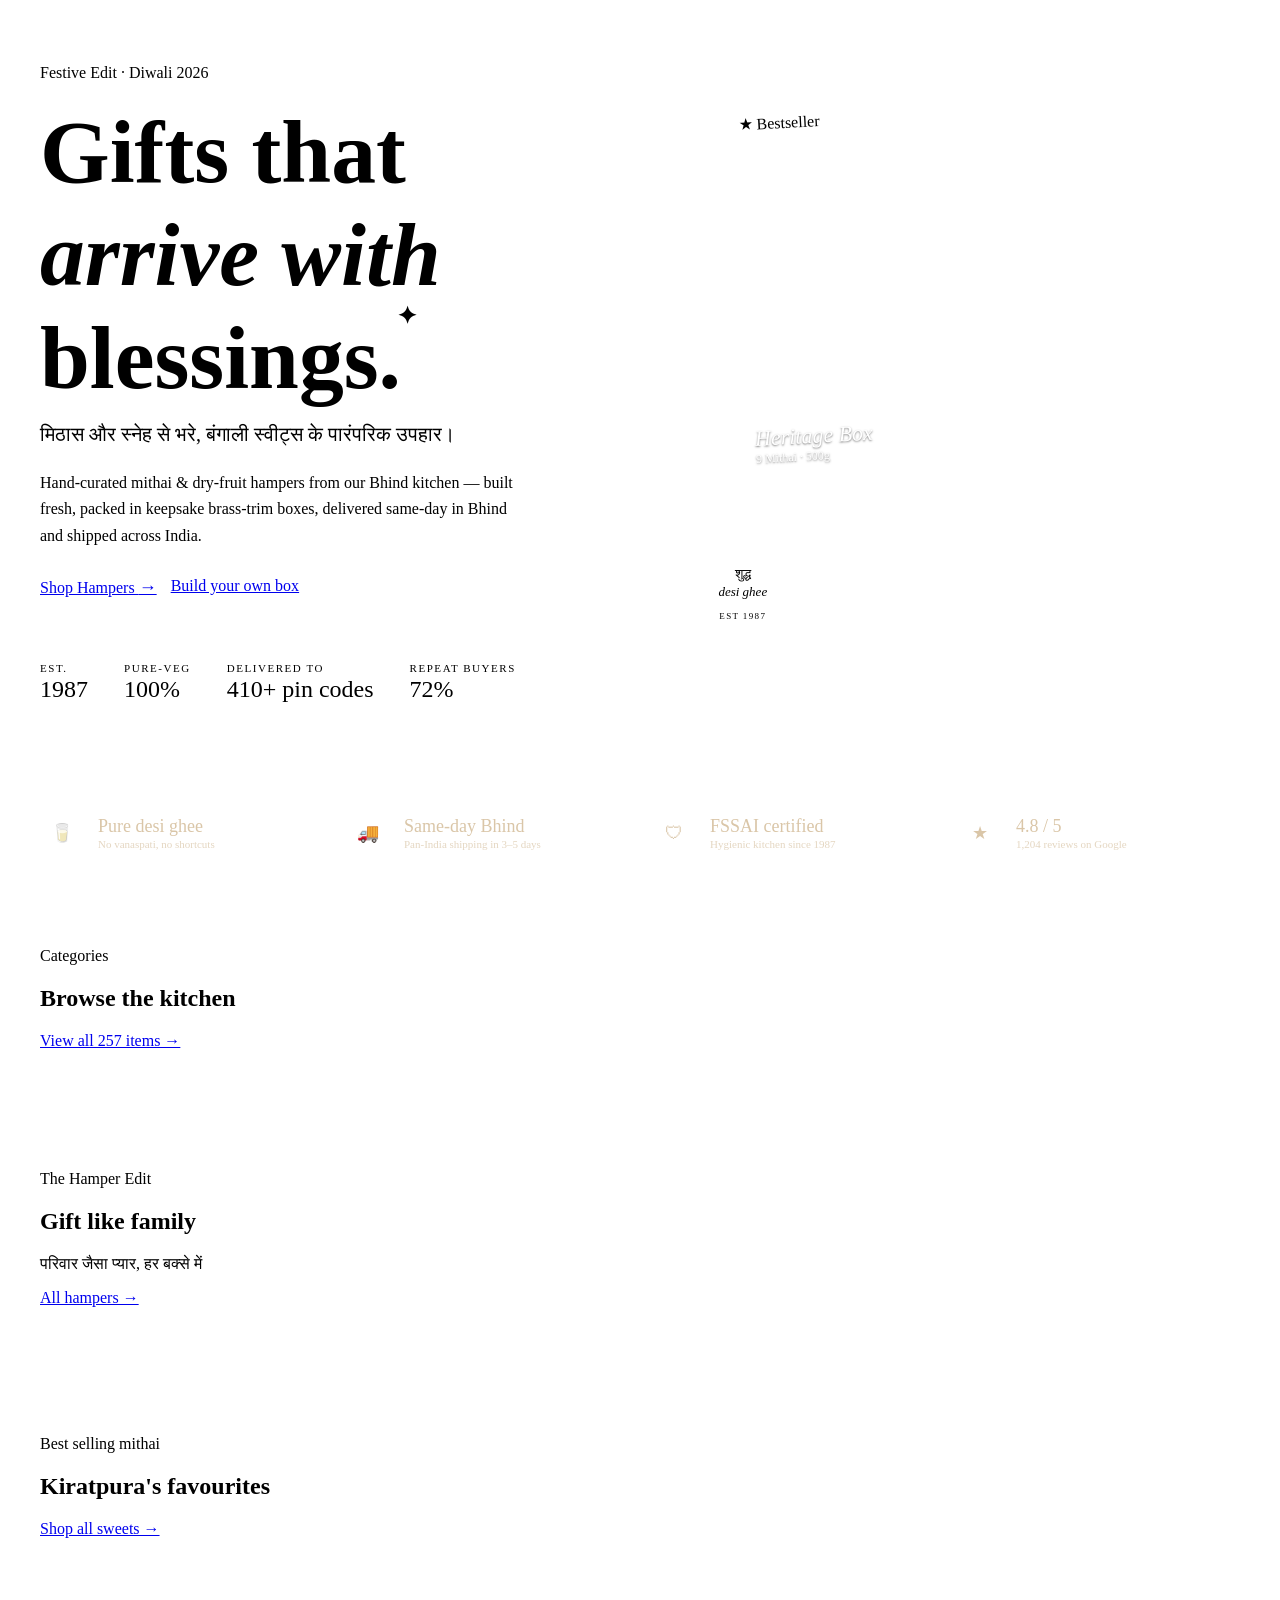
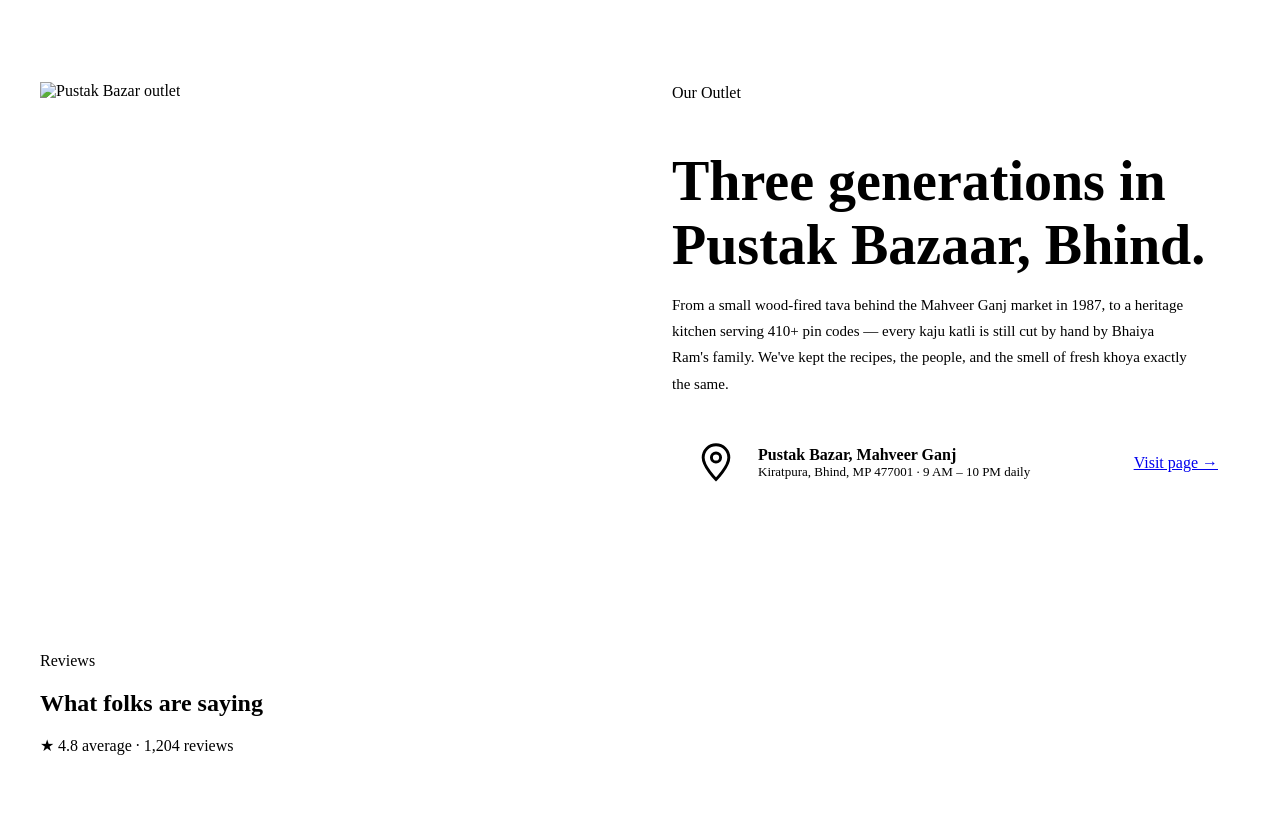
==== index.html @ 1b6e469c "basic backend integration" ====
<!doctype html>
<html lang="en">
<head>
  <meta charset="utf-8"/>
  <meta name="viewport" content="width=device-width, initial-scale=1"/>
  <title>Bangali Sweets &amp; Dryfruits, Bhind — Hand-made Mithai, Namkeen &amp; Gift Hampers since 1987</title>
  <meta name="description" content="Order hand-made mithai, namkeen, dry fruits and gift hampers from Bhind's favourite sweet shop since 1987. Pure desi ghee, same-day Bhind delivery, pan-India shipping. Diwali, Rakhi and corporate hampers available."/>
  <meta name="keywords" content="bangali sweets, bhind sweet shop, mithai online bhind, gift hampers, diwali hampers, kaju katli online, dry fruits, namkeen, pustak bazar bhind"/>
  <meta property="og:title" content="Bangali Sweets &amp; Dryfruits — Hand-made Mithai from Bhind"/>
  <meta property="og:description" content="Order hand-made mithai, namkeen, dry fruits and gift hampers. Same-day Bhind delivery, pan-India shipping."/>
  <meta property="og:type" content="website"/>
  <meta property="og:url" content="https://bangalisweets.in/"/>
  <meta name="twitter:card" content="summary_large_image"/>
  <link rel="canonical" href="https://bangalisweets.in/"/>

  <!-- Schema.org structured data -->
  <script type="application/ld+json">
  {
    "@context": "https://schema.org",
    "@type": "Store",
    "name": "Bangali Sweets & Dryfruits",
    "image": "https://bangalisweets.in/og.jpg",
    "telephone": "+91-7974096667",
    "priceRange": "₹₹",
    "address": {
      "@type": "PostalAddress",
      "streetAddress": "HQ8P+P6R, Pustak Bazar, Mahveer Ganj",
      "addressLocality": "Bhind",
      "addressRegion": "Madhya Pradesh",
      "postalCode": "477001",
      "addressCountry": "IN"
    },
    "openingHours": "Mo-Su 09:00-22:00",
    "founded": "1987"
  }
  </script>

  <link rel="preconnect" href="https://fonts.googleapis.com"/>
  <link rel="preconnect" href="https://fonts.gstatic.com" crossorigin/>
  <link href="https://fonts.googleapis.com/css2?family=Cormorant+Garamond:ital,wght@0,400;0,500;0,600;0,700;1,400;1,500;1,600;1,700&family=Manrope:wght@400;500;600;700;800&family=Hind:wght@400;500;600;700&family=Tiro+Devanagari+Hindi:ital@0;1&display=swap" rel="stylesheet"/>
  <link rel="stylesheet" href="assets/site.css"/>

  <style>
    /* Page-specific */
    .hero {
      padding: 56px 32px 72px;
      position: relative;
    }
    .hero .grid {
      max-width: 1320px;
      margin: 0 auto;
      display: grid;
      grid-template-columns: 1.05fr 0.95fr;
      gap: 48px;
      align-items: center;
    }
    .hero h1 { font-size: clamp(48px, 7vw, 96px); margin: 18px 0 14px; }
    .hero h1 .alt { font-style: italic; color: var(--accent); }
    .hero h1 .b { position: relative; }
    .hero h1 .b::after {
      content: "✦";
      position: absolute;
      right: -16px; top: -6px;
      color: var(--gold);
      font-size: 24px;
    }
    .hero .hindi-tag { font-size: 20px; color: var(--ink-2); margin: 0 0 24px; }
    .hero .lede { font-size: 16px; color: var(--ink-2); max-width: 480px; line-height: 1.65; margin-bottom: 28px; }
    .hero .cta-row { display: flex; gap: 14px; flex-wrap: wrap; margin-bottom: 40px; }
    .hero .stats { display: flex; gap: 36px; padding-top: 24px; border-top: 1px solid var(--rule-strong); flex-wrap: wrap; }
    .hero .stats .lbl { font-size: 11px; text-transform: uppercase; letter-spacing: .14em; color: var(--ink-3); }
    .hero .stats .v { font-family: var(--display); font-size: 24px; margin-top: 2px; }
    .hero .stats .v.accent { color: var(--accent); }
    .hero .stats .v.gold { color: var(--gold); }

    .collage { position: relative; height: 580px; }
    .collage .img-a { position: absolute; left: 40px; top: 0; width: 300px; height: 380px; transform: rotate(-3deg); box-shadow: var(--shadow-md); }
    .collage .img-b { position: absolute; right: 0; top: 70px; width: 240px; height: 300px; transform: rotate(4deg); box-shadow: var(--shadow-md); }
    .collage .img-c { position: absolute; right: 30px; bottom: 0; width: 240px; height: 240px; transform: rotate(-2deg); box-shadow: var(--shadow-md); }
    .collage .img-a .lbl, .collage .img-b .lbl, .collage .img-c .lbl {
      position: absolute; left: 14px; bottom: 14px; color: #fff;
      text-shadow: 0 1px 2px rgba(0,0,0,.5);
    }
    .collage .img-a .lbl .nm { font-family: var(--display); font-style: italic; font-size: 22px; }
    .collage .img-a .lbl .sub { font-size: 12px; opacity: .9; }
    .collage .seal-stamp {
      position: absolute; left: 0; bottom: 30px;
      width: 100px; height: 100px;
      border-radius: 50%;
      background: var(--accent);
      color: var(--gold);
      display: flex; flex-direction: column; align-items: center; justify-content: center;
      box-shadow: var(--shadow-md);
      border: 2px solid var(--gold);
      text-align: center;
    }
    .seal-stamp .top { font-family: var(--hindi); font-size: 13px; }
    .seal-stamp .mid { font-family: var(--display); font-style: italic; font-size: 13px; margin-top: 2px; }
    .seal-stamp .line { width: 30px; height: 1px; background: var(--gold); margin: 5px 0; }
    .seal-stamp .yr { font-size: 9px; letter-spacing: .15em; }

    /* Categories */
    .cat-strip {
      padding: 56px 32px;
      background: var(--paper);
      border-top: 1px solid var(--rule);
      border-bottom: 1px solid var(--rule);
    }
    .cat-grid {
      display: grid;
      grid-template-columns: repeat(7, 1fr);
      gap: 18px;
      max-width: 1320px;
      margin: 0 auto;
    }
    .cat-card { cursor: pointer; }
    .cat-card .tile { aspect-ratio: 1/1.1; margin-bottom: 12px; }
    .cat-card .tile::after {
      content: ""; position: absolute; inset: 0;
      background: linear-gradient(180deg, transparent 50%, rgba(20,10,5,.65));
    }
    .cat-card .lbl { position: absolute; left: 12px; bottom: 10px; color: #fff; z-index: 1; }
    .cat-card .lbl-hi { font-family: var(--hindi); font-size: 13px; opacity: .85; }
    .cat-card .lbl-en { font-family: var(--display); font-style: italic; font-size: 18px; }
    .cat-card .meta { font-size: 11px; color: var(--ink-3); text-transform: uppercase; letter-spacing: .12em; }
    .cat-card:hover .tile img { transform: scale(1.05); }
    .cat-card .tile img { transition: transform .35s; }

    /* Hampers */
    .hampers-section { padding: 64px 32px; }
    .hampers-grid {
      max-width: 1320px;
      margin: 0 auto;
      display: grid;
      grid-template-columns: repeat(4, 1fr);
      gap: 24px;
    }

    /* Best sellers */
    .bestsellers-section { padding: 64px 32px; background: var(--bg-sub); }
    .bestsellers-grid {
      max-width: 1320px;
      margin: 0 auto;
      display: grid;
      grid-template-columns: repeat(4, 1fr);
      gap: 20px;
    }

    /* Trust strip */
    .trust-strip {
      padding: 36px 32px;
      background: var(--ink);
      color: #dac6a8;
    }
    .trust-strip .row {
      max-width: 1320px;
      margin: 0 auto;
      display: grid;
      grid-template-columns: repeat(4, 1fr);
      gap: 24px;
    }
    .trust-strip .item { display: flex; gap: 14px; align-items: center; }
    .trust-strip .item .ico-box {
      width: 44px; height: 44px;
      border: 1px solid var(--gold);
      border-radius: 50%;
      display: flex; align-items: center; justify-content: center;
      color: var(--gold);
      flex: 0 0 auto;
      font-size: 18px;
    }
    .trust-strip .item .t { font-family: var(--display); font-size: 18px; line-height: 1; }
    .trust-strip .item .s { font-size: 11px; opacity: .7; margin-top: 3px; }

    /* Story */
    .story-section {
      padding: 80px 32px;
      background: var(--paper);
    }
    .story-section .grid {
      max-width: 1320px;
      margin: 0 auto;
      display: grid;
      grid-template-columns: 1fr 1fr;
      gap: 64px;
      align-items: center;
    }
    .story-section .tile { aspect-ratio: 4/3; border-radius: var(--radius-lg); }
    .story-section h2 { font-size: clamp(36px, 5vw, 56px); margin-bottom: 14px; }
    .story-section p { font-size: 15px; color: var(--ink-2); line-height: 1.75; max-width: 520px; }
    .outlet-card {
      display: flex; align-items: center; gap: 20px;
      margin-top: 24px;
      padding: 20px 22px;
      border: 1px solid var(--rule-strong);
      border-radius: var(--radius-lg);
      background: var(--bg-sub);
    }
    .outlet-card .ico-wrap {
      width: 44px; height: 44px;
      border-radius: 50%;
      border: 1px solid var(--rule-strong);
      display: flex; align-items: center; justify-content: center;
      color: var(--accent);
      flex: 0 0 auto;
    }

    /* Reviews */
    .reviews-section { padding: 64px 32px; }
    .reviews-grid {
      max-width: 1320px;
      margin: 0 auto;
      display: grid;
      grid-template-columns: repeat(3, 1fr);
      gap: 22px;
    }
    .review {
      background: var(--paper);
      border: 1px solid var(--rule);
      border-radius: var(--radius-lg);
      padding: 26px;
    }
    .review .stars { color: var(--gold); margin-bottom: 8px; }
    .review .nm { font-weight: 600; margin-top: 14px; }
    .review .date { font-size: 11px; color: var(--ink-3); }

    /* Mobile */
    @media (max-width: 980px) {
      .hero .grid { grid-template-columns: 1fr; gap: 32px; }
      .collage { height: 420px; }
      .collage .img-a { width: 220px; height: 280px; left: 10px; }
      .collage .img-b { width: 180px; height: 220px; }
      .collage .img-c { width: 160px; height: 160px; right: 20px; }
      .cat-grid { grid-template-columns: repeat(4, 1fr); }
      .hampers-grid, .bestsellers-grid { grid-template-columns: repeat(2, 1fr); }
      .story-section .grid { grid-template-columns: 1fr; gap: 32px; }
      .trust-strip .row { grid-template-columns: 1fr 1fr; }
      .reviews-grid { grid-template-columns: 1fr; }
    }
    @media (max-width: 540px) {
      .hero { padding: 32px 16px 48px; }
      .cat-grid { grid-template-columns: repeat(2, 1fr); gap: 12px; }
      .hampers-section, .bestsellers-section { padding: 40px 16px; }
      .hampers-grid, .bestsellers-grid { grid-template-columns: 1fr 1fr; gap: 14px; }
      .story-section { padding: 48px 16px; }
      .collage { height: 360px; }
    }
  </style>
</head>
<body>
  <header id="site-header" role="banner"></header>

  <main>
    <!-- HERO -->
    <section class="hero warm-grad" aria-labelledby="hero-title">
      <div class="grid">
        <div>
          <div class="eyebrow" style="color: var(--gold)">Festive Edit · Diwali 2026</div>
          <h1 class="disp" id="hero-title">
            Gifts that<br/>
            <span class="alt">arrive with</span><br/>
            <span class="b">blessings.</span>
          </h1>
          <p class="hindi hindi-tag">मिठास और स्नेह से भरे, बंगाली स्वीट्स के पारंपरिक उपहार।</p>
          <p class="lede">Hand-curated mithai &amp; dry-fruit hampers from our Bhind kitchen — built fresh, packed in keepsake brass-trim boxes, delivered same-day in Bhind and shipped across India.</p>
          <div class="cta-row">
            <a class="btn btn-lg" href="category.html?slug=hampers">Shop Hampers <span style="font-size:18px">→</span></a>
            <a class="btn btn-ghost btn-lg" href="collections.html">Build your own box</a>
          </div>
          <div class="stats">
            <div><div class="lbl">Est.</div><div class="v accent">1987</div></div>
            <div><div class="lbl">Pure-veg</div><div class="v">100%</div></div>
            <div><div class="lbl">Delivered to</div><div class="v">410+ pin codes</div></div>
            <div><div class="lbl">Repeat buyers</div><div class="v gold">72%</div></div>
          </div>
        </div>

        <div class="collage" aria-hidden="true">
          <div class="tile img-a">
            <img src="https://images.unsplash.com/photo-1606755962773-d324e0a13086?w=900&q=80&auto=format" alt=""/>
            <span class="chip chip-gold" style="position:absolute; top:14px; left:14px;">★ Bestseller</span>
            <div class="lbl">
              <div class="nm">Heritage Box</div>
              <div class="sub">9 Mithai · 500g</div>
            </div>
          </div>
          <div class="tile img-b">
            <img src="https://images.unsplash.com/photo-1606312619070-d48b4c652a52?w=900&q=80&auto=format" alt=""/>
          </div>
          <div class="tile img-c">
            <img src="https://images.unsplash.com/photo-1571877227200-a0d98ea607e9?w=900&q=80&auto=format" alt=""/>
          </div>
          <div class="seal-stamp">
            <div class="top">शुद्ध</div>
            <div class="mid">desi ghee</div>
            <div class="line"></div>
            <div class="yr">EST 1987</div>
          </div>
        </div>
      </div>
    </section>

    <!-- TRUST STRIP -->
    <section class="trust-strip" aria-label="Why Bangali Sweets">
      <div class="row">
        <div class="item"><div class="ico-box">🥛</div><div><div class="t">Pure desi ghee</div><div class="s">No vanaspati, no shortcuts</div></div></div>
        <div class="item"><div class="ico-box">🚚</div><div><div class="t">Same-day Bhind</div><div class="s">Pan-India shipping in 3–5 days</div></div></div>
        <div class="item"><div class="ico-box">🛡</div><div><div class="t">FSSAI certified</div><div class="s">Hygienic kitchen since 1987</div></div></div>
        <div class="item"><div class="ico-box">★</div><div><div class="t">4.8 / 5</div><div class="s">1,204 reviews on Google</div></div></div>
      </div>
    </section>

    <!-- CATEGORIES -->
    <section class="cat-strip" aria-labelledby="cat-title">
      <div style="max-width:1320px; margin:0 auto;">
        <div class="section-head">
          <div>
            <div class="eyebrow">Categories</div>
            <h2 class="h2 disp" id="cat-title">Browse the kitchen</h2>
          </div>
          <a href="collections.html" class="more">View all 257 items →</a>
        </div>
      </div>
      <div class="cat-grid" id="cat-grid"></div>
    </section>

    <!-- HAMPERS -->
    <section class="hampers-section" aria-labelledby="hampers-title">
      <div style="max-width:1320px; margin:0 auto;">
        <div class="section-head">
          <div>
            <div class="eyebrow" style="color: var(--gold)">The Hamper Edit</div>
            <h2 class="h2 disp" id="hampers-title">Gift like family</h2>
            <p class="hindi muted" style="margin-top:6px">परिवार जैसा प्यार, हर बक्से में</p>
          </div>
          <a href="category.html?slug=hampers" class="more">All hampers →</a>
        </div>
      </div>
      <div class="hampers-grid" id="hampers-grid"></div>
    </section>

    <!-- BESTSELLERS -->
    <section class="bestsellers-section" aria-labelledby="best-title">
      <div style="max-width:1320px; margin:0 auto;">
        <div class="section-head">
          <div>
            <div class="eyebrow">Best selling mithai</div>
            <h2 class="h2 disp" id="best-title">Kiratpura's favourites</h2>
          </div>
          <a href="category.html?slug=sweets" class="more">Shop all sweets →</a>
        </div>
      </div>
      <div class="bestsellers-grid" id="bestsellers-grid"></div>
    </section>

    <!-- STORY -->
    <section class="story-section" aria-labelledby="story-title">
      <div class="grid">
        <div class="tile">
          <img src="https://images.unsplash.com/photo-1606312619070-d48b4c652a52?w=900&q=80&auto=format" alt="Pustak Bazar outlet"/>
        </div>
        <div>
          <div class="eyebrow" style="color: var(--gold)">Our Outlet</div>
          <h2 class="h2 disp" id="story-title">
            Three generations in Pustak Bazaar, <span class="italic" style="color: var(--accent)">Bhind</span>.
          </h2>
          <p>From a small wood-fired tava behind the Mahveer Ganj market in 1987, to a heritage kitchen serving 410+ pin codes — every kaju katli is still cut by hand by Bhaiya Ram's family. We've kept the recipes, the people, and the smell of fresh khoya exactly the same.</p>
          <div class="outlet-card">
            <div class="ico-wrap">
              <svg class="ico" viewBox="0 0 24 24" fill="none" stroke="currentColor" stroke-width="1.6"><path d="M12 21s-7-7-7-12a7 7 0 1 1 14 0c0 5-7 12-7 12Z"/><circle cx="12" cy="9" r="2.5"/></svg>
            </div>
            <div style="flex:1; min-width: 0">
              <div style="font-weight:600">Pustak Bazar, Mahveer Ganj</div>
              <div style="font-size: 13px; color: var(--ink-2)">Kiratpura, Bhind, MP 477001 · 9 AM – 10 PM daily</div>
            </div>
            <a class="btn btn-ghost btn-sm" href="outlet.html">Visit page →</a>
          </div>
        </div>
      </div>
    </section>

    <!-- REVIEWS -->
    <section class="reviews-section" aria-labelledby="rev-title">
      <div style="max-width:1320px; margin:0 auto;">
        <div class="section-head">
          <div>
            <div class="eyebrow">Reviews</div>
            <h2 class="h2 disp" id="rev-title">What folks are saying</h2>
          </div>
          <span class="muted small">★ 4.8 average · 1,204 reviews</span>
        </div>
      </div>
      <div class="reviews-grid" id="reviews-grid"></div>
    </section>

  </main>

  <footer id="site-footer" role="contentinfo"></footer>

  <script src="assets/catalog.js"></script>
  <script src="assets/app.js"></script>
  <script src="assets/api.js"></script>
  <script>
    BB_APP.mount({ nav: null });

    function renderHome() {
      // Categories
      document.getElementById("cat-grid").innerHTML = (BB.categories || []).map(c => `
        <a class="cat-card" href="category.html?slug=${c.slug}">
          <div class="tile">
            <img src="${c.hero}" alt="${c.en}"/>
            <div class="lbl">
              <div class="lbl-hi">${c.hi}</div>
              <div class="lbl-en">${c.en}</div>
            </div>
          </div>
          <div class="meta">${c.items} items</div>
        </a>
      `).join("");

      // Hampers
      const hampers = (BB.products || []).filter(p => p.cat === "hampers");
      document.getElementById("hampers-grid").innerHTML = hampers.map(h => `
        <article class="product-card">
          <a href="product.html?id=${h.id}" class="img" aria-label="${h.en}">
            <img src="${h.img}" alt="${h.en} — ${h.pieces || ""}"/>
            ${h.tag ? `<span class="tag gold">${h.tag}</span>` : ""}
          </a>
          <div class="body">
            <div class="hi">${h.hi}</div>
            <div class="nm"><a href="product.html?id=${h.id}">${h.en}</a></div>
            <div class="meta">${h.pieces || h.unit}</div>
            <div class="row">
              <span class="price">${BB_APP.rupee(h.price)} <span class="mrp">₹${h.mrp}</span></span>
              <button class="btn btn-sm" onclick="BB_APP.cart.add('${h.id}')">Add</button>
            </div>
          </div>
        </article>
      `).join("");

      // Bestsellers — sort by sold count (works with live backend IDs)
      const best = (BB.products || []).slice().sort((a, b) => (b.sold || 0) - (a.sold || 0)).slice(0, 4);
      document.getElementById("bestsellers-grid").innerHTML = best.map(s => `
        <article class="product-card">
          <a href="product.html?id=${s.id}" class="img" aria-label="${s.en}">
            <img src="${s.img}" alt="${s.en} ${s.unit || ""}"/>
          </a>
          <div class="body">
            <div class="hi">${s.hi}</div>
            <div class="nm"><a href="product.html?id=${s.id}">${s.en}</a></div>
            <div class="meta">${s.unit || s.pieces || ""}</div>
            <div class="row">
              <span class="price">${BB_APP.rupee(s.price)} <span class="mrp">₹${s.mrp}</span></span>
              <button class="add" aria-label="Add ${s.en}" onclick="BB_APP.cart.add('${s.id}')">
                ${BB_APP.icons.plus}
              </button>
            </div>
          </div>
        </article>
      `).join("");

      // Reviews
      document.getElementById("reviews-grid").innerHTML = (BB.reviews || []).map(r => `
        <div class="review">
          <div class="stars">${"★".repeat(r.rating)}${"☆".repeat(5 - r.rating)}</div>
          <p style="font-size: 14px; line-height: 1.65; color: var(--ink-2); margin: 0">"${r.text}"</p>
          <div class="nm">${r.name}</div>
          <div class="date">${r.date}</div>
        </div>
      `).join("");
    }

    renderHome();
    window.addEventListener("bb:catalogue-loaded", renderHome);
  </script>
</body>
</html>
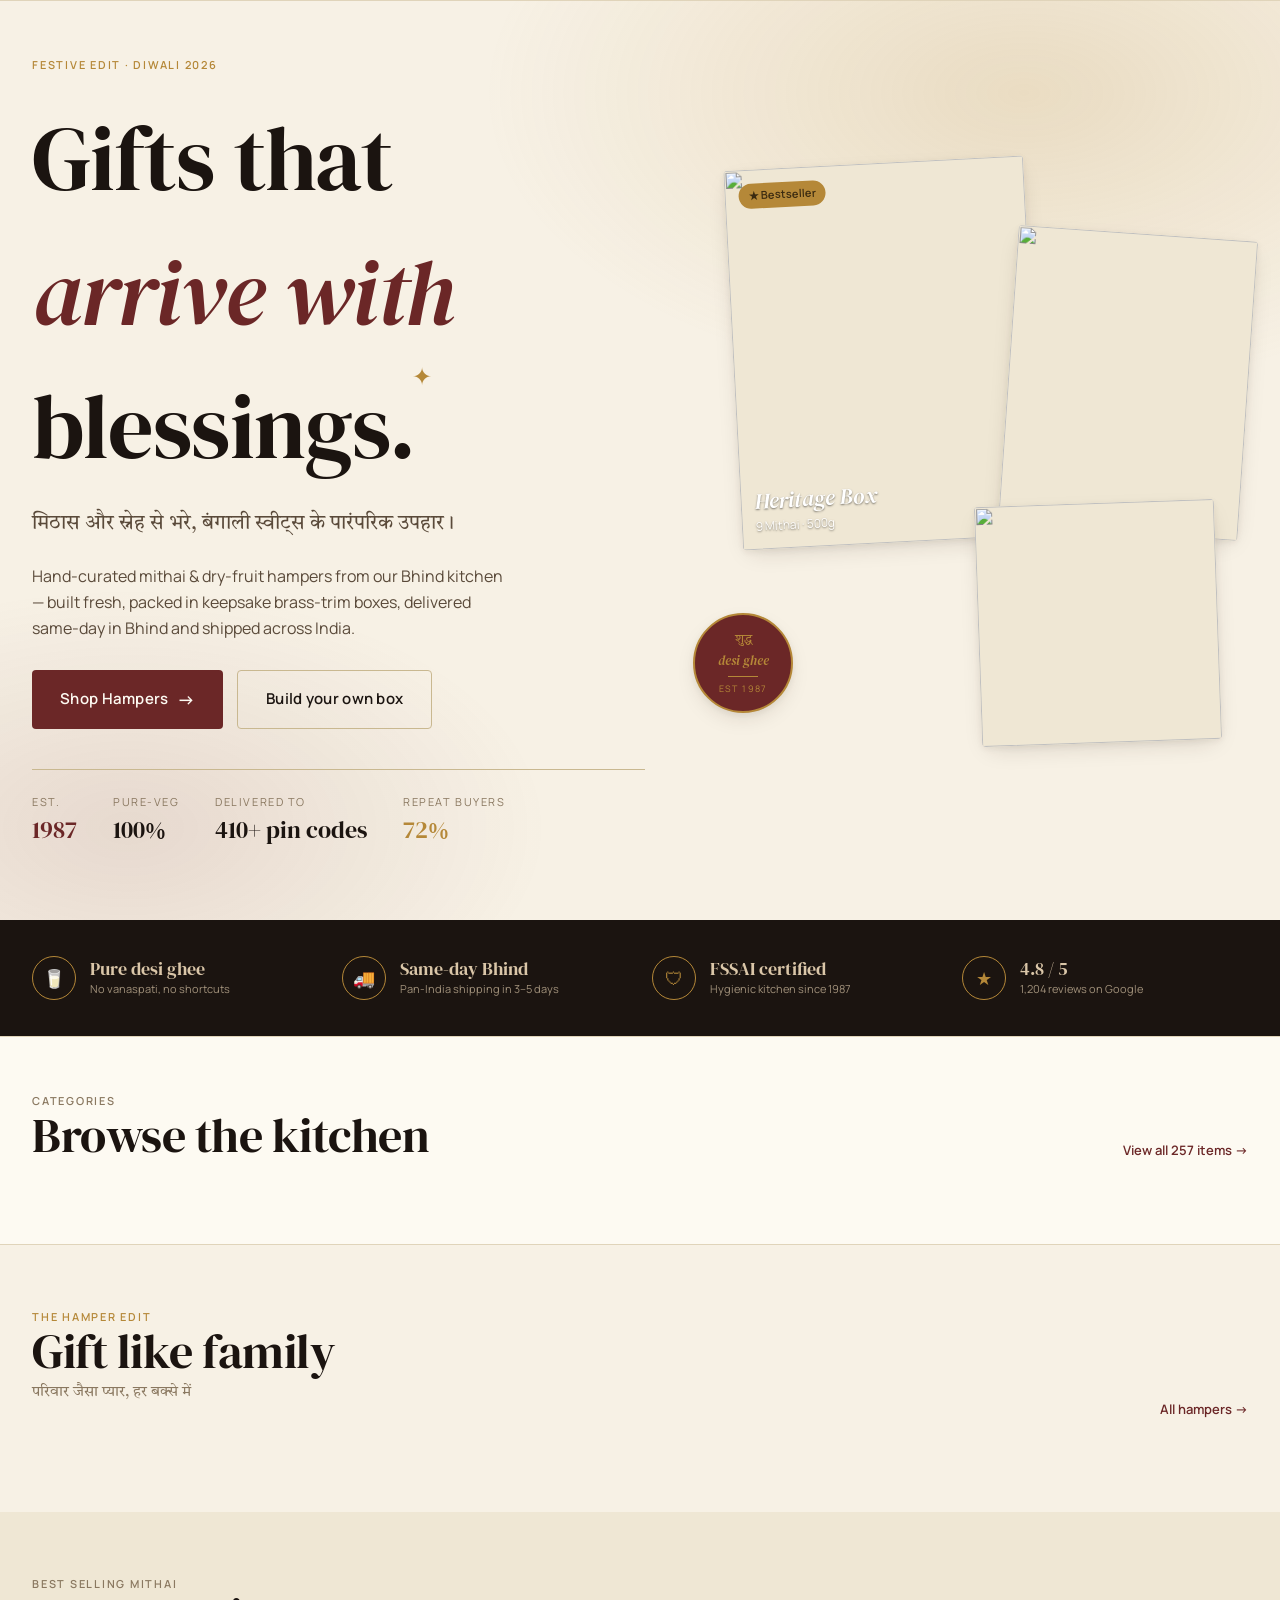
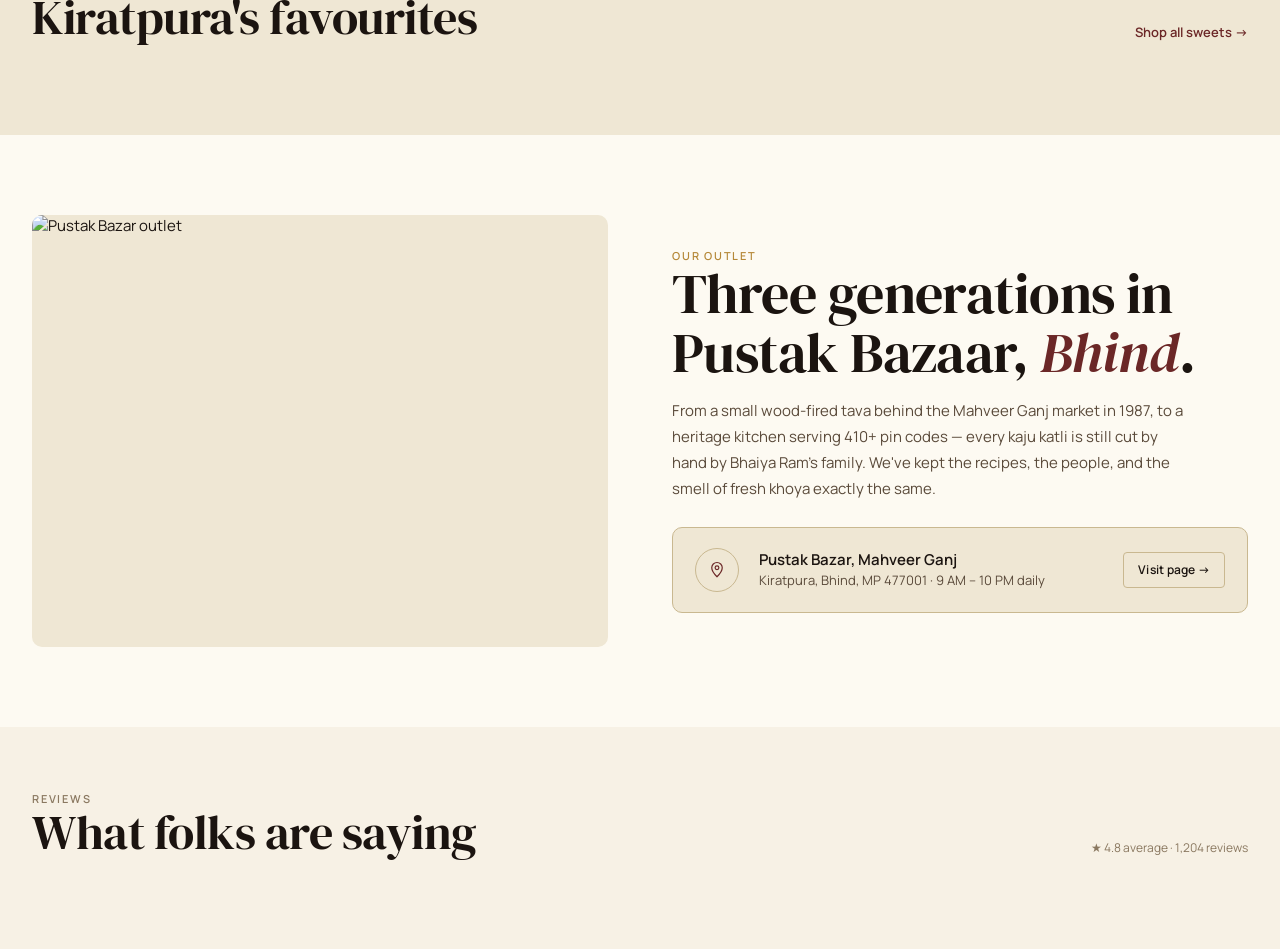
==== commit c59974f0: "fix" ====
--- a/index.html
+++ b/index.html
@@ -37,7 +37,7 @@
 
   <link rel="preconnect" href="https://fonts.googleapis.com"/>
   <link rel="preconnect" href="https://fonts.gstatic.com" crossorigin/>
-  <link href="https://fonts.googleapis.com/css2?family=Cormorant+Garamond:ital,wght@0,400;0,500;0,600;0,700;1,400;1,500;1,600;1,700&family=Manrope:wght@400;500;600;700;800&family=Hind:wght@400;500;600;700&family=Tiro+Devanagari+Hindi:ital@0;1&display=swap" rel="stylesheet"/>
+  <link href="https://fonts.googleapis.com/css2?family=DM+Serif+Display:ital@0;1&family=Manrope:wght@400;500;600;700;800&family=Hind:wght@400;500;600;700&family=Tiro+Devanagari+Hindi:ital@0;1&display=swap" rel="stylesheet"/>
   <link rel="stylesheet" href="assets/site.css"/>
 
   <style>
@@ -399,7 +399,7 @@
 
   <script src="assets/catalog.js"></script>
   <script src="assets/app.js"></script>
-  <script src="assets/api.js"></script>
+  <script src="assets/env.js"></script>  <script src="assets/api.js"></script>
   <script>
     BB_APP.mount({ nav: null });
 
--- a/assets/site.css
+++ b/assets/site.css
@@ -0,0 +1,594 @@
+/* ===================================================================
+   Bangali Sweets — Site stylesheet
+   Direction A · Mithai Editorial
+   =================================================================== */
+
+:root {
+  --bg: #f7f1e5;
+  --bg-sub: #efe7d4;
+  --paper: #fdfaf2;
+  --ink: #1b1410;
+  --ink-2: #5a4a3a;
+  --ink-3: #8a7860;
+  --rule: #e0d4ba;
+  --rule-strong: #c9b890;
+  --accent: #6b2727;
+  --accent-ink: #fdfaf2;
+  --gold: #b58838;
+  --gold-ink: #3a2a10;
+  --leaf: #2f4a2a;
+  --berry: #8a2a3a;
+  --danger: #b03a3a;
+  --ok: #2f6a3a;
+  --display: "DM Serif Display", Georgia, serif;
+  --sans: "Manrope", ui-sans-serif, sans-serif;
+  --hindi: "Tiro Devanagari Hindi", "Hind", serif;
+  --hindi-sans: "Hind", "Tiro Devanagari Hindi", serif;
+  --radius: 4px;
+  --radius-lg: 10px;
+  --shadow-sm: 0 1px 2px rgba(45,30,15,.06), 0 1px 1px rgba(45,30,15,.04);
+  --shadow-md: 0 8px 24px -8px rgba(45,30,15,.18), 0 2px 6px rgba(45,30,15,.06);
+  --header-h: 132px;
+}
+
+* { box-sizing: border-box; }
+
+html, body {
+  margin: 0; padding: 0;
+  background: var(--bg);
+  color: var(--ink);
+  font-family: var(--sans);
+  font-size: 15px;
+  line-height: 1.5;
+  -webkit-font-smoothing: antialiased;
+  font-feature-settings: "ss01", "cv11";
+}
+
+a { color: inherit; text-decoration: none; }
+button { font-family: inherit; cursor: pointer; border: none; background: none; color: inherit; }
+input, textarea, select { font-family: inherit; }
+
+img { display: block; max-width: 100%; }
+
+.disp { font-family: var(--display); font-weight: 500; letter-spacing: -0.01em; }
+.italic { font-style: italic; }
+.hindi { font-family: var(--hindi); }
+.hindi-sans { font-family: var(--hindi-sans); }
+
+.eyebrow {
+  text-transform: uppercase;
+  letter-spacing: 0.16em;
+  font-size: 11px;
+  font-weight: 600;
+  color: var(--ink-3);
+}
+
+.wrap { max-width: 1320px; margin: 0 auto; padding: 0 32px; }
+.wrap-tight { max-width: 980px; margin: 0 auto; padding: 0 32px; }
+
+/* ============================== HEADER ============================== */
+.site-header {
+  background: var(--paper);
+  border-bottom: 1px solid var(--rule);
+  position: sticky;
+  top: 0;
+  z-index: 50;
+}
+.bar-promo {
+  background: var(--ink);
+  color: #dac6a8;
+  font-size: 12px;
+  padding: 8px 32px;
+  display: flex;
+  justify-content: space-between;
+  align-items: center;
+  gap: 16px;
+}
+.bar-promo .pr { display: flex; gap: 22px; }
+.bar-promo a { opacity: .85; }
+.bar-promo a:hover { opacity: 1; color: var(--gold); }
+
+.bar-main {
+  display: flex;
+  align-items: center;
+  justify-content: space-between;
+  padding: 18px 32px;
+  gap: 24px;
+  max-width: 1320px;
+  margin: 0 auto;
+}
+
+.logo {
+  display: flex;
+  align-items: center;
+  gap: 14px;
+  flex: 0 0 auto;
+}
+.logo .seal {
+  width: 52px; height: 52px;
+  border: 1px solid var(--gold);
+  color: var(--gold);
+  border-radius: 50%;
+  display: flex;
+  align-items: center;
+  justify-content: center;
+  font-family: var(--display);
+  font-style: italic;
+  font-size: 26px;
+  flex: 0 0 auto;
+}
+.logo .nm {
+  font-family: var(--display);
+  font-size: 24px;
+  line-height: 1;
+  letter-spacing: 0.01em;
+}
+.logo .nm-hi {
+  font-family: var(--hindi);
+  font-size: 13px;
+  color: var(--accent);
+  margin-top: 3px;
+}
+
+.search {
+  flex: 1;
+  max-width: 480px;
+  position: relative;
+}
+.search input {
+  width: 100%;
+  padding: 12px 16px 12px 42px;
+  font-size: 14px;
+  border: 1px solid transparent;
+  border-radius: var(--radius);
+  background: var(--bg-sub);
+  outline: none;
+}
+.search input:focus { border-color: var(--accent); background: var(--paper); }
+.search .ico {
+  position: absolute;
+  left: 14px;
+  top: 50%;
+  transform: translateY(-50%);
+  color: var(--ink-3);
+}
+
+.utils {
+  display: flex;
+  align-items: center;
+  gap: 22px;
+  color: var(--ink-2);
+}
+.utils a { display: inline-flex; align-items: center; gap: 6px; font-size: 13px; }
+.utils a:hover { color: var(--accent); }
+.utils .cart-pill {
+  background: var(--ink);
+  color: #fff;
+  padding: 8px 14px;
+  border-radius: 999px;
+  font-weight: 600;
+  font-size: 13px;
+}
+
+.bar-nav {
+  border-top: 1px solid var(--rule);
+  display: flex;
+  align-items: center;
+  gap: 28px;
+  padding: 12px 32px;
+  font-size: 13px;
+  font-weight: 500;
+  max-width: 1320px;
+  margin: 0 auto;
+  overflow-x: auto;
+  scrollbar-width: none;
+}
+.bar-nav::-webkit-scrollbar { display: none; }
+.bar-nav a {
+  color: var(--ink-2);
+  white-space: nowrap;
+  padding: 4px 0;
+  border-bottom: 2px solid transparent;
+  margin-bottom: -2px;
+}
+.bar-nav a:hover { color: var(--accent); }
+.bar-nav a.active { color: var(--accent); border-bottom-color: var(--accent); font-weight: 700; }
+.bar-nav .right { margin-left: auto; color: var(--ink-3); display: flex; gap: 22px; }
+
+.mobile-toggle { display: none; }
+
+/* ============================== BUTTONS ============================== */
+.btn {
+  display: inline-flex;
+  align-items: center;
+  justify-content: center;
+  gap: 8px;
+  padding: 12px 22px;
+  font-size: 14px;
+  font-weight: 600;
+  letter-spacing: 0.02em;
+  border-radius: var(--radius);
+  background: var(--accent);
+  color: var(--accent-ink);
+  transition: transform .12s, background .12s;
+}
+.btn:hover { background: #531c1c; }
+.btn:active { transform: translateY(1px); }
+.btn-ghost {
+  background: transparent;
+  color: var(--ink);
+  border: 1px solid var(--rule-strong);
+}
+.btn-ghost:hover { background: var(--bg-sub); border-color: var(--accent); color: var(--accent); }
+.btn-gold { background: var(--gold); color: var(--gold-ink); }
+.btn-gold:hover { background: #9b7330; }
+.btn-sm { padding: 8px 14px; font-size: 12px; }
+.btn-lg { padding: 16px 28px; font-size: 15px; }
+.btn-block { width: 100%; }
+
+/* ============================== CHIPS / TAGS ============================== */
+.chip {
+  display: inline-flex; align-items: center; gap: 6px;
+  padding: 4px 10px;
+  border-radius: 999px;
+  font-size: 11px; font-weight: 600;
+  background: var(--bg-sub); color: var(--ink-2);
+}
+.chip-accent { background: var(--accent); color: var(--accent-ink); }
+.chip-gold { background: var(--gold); color: var(--gold-ink); }
+.chip-leaf { background: color-mix(in srgb, var(--leaf) 14%, transparent); color: var(--leaf); }
+.chip-berry{ background: color-mix(in srgb, var(--berry) 14%, transparent); color: var(--berry); }
+
+/* ============================== TILES / CARDS ============================== */
+.tile {
+  position: relative;
+  background: var(--bg-sub);
+  overflow: hidden;
+  border-radius: var(--radius);
+}
+.tile img { width: 100%; height: 100%; object-fit: cover; }
+
+.card {
+  background: var(--paper);
+  border: 1px solid var(--rule);
+  border-radius: var(--radius-lg);
+  padding: 22px;
+}
+
+.product-card {
+  background: var(--paper);
+  border: 1px solid var(--rule);
+  border-radius: var(--radius-lg);
+  overflow: hidden;
+  display: flex;
+  flex-direction: column;
+  transition: transform .18s, box-shadow .18s, border-color .18s;
+}
+.product-card:hover {
+  transform: translateY(-3px);
+  box-shadow: var(--shadow-md);
+  border-color: var(--rule-strong);
+}
+.product-card .img {
+  aspect-ratio: 1/1;
+  position: relative;
+  overflow: hidden;
+  background: var(--bg-sub);
+}
+.product-card .img img {
+  width: 100%; height: 100%; object-fit: cover;
+  transition: transform .35s;
+}
+.product-card:hover .img img { transform: scale(1.04); }
+.product-card .body { padding: 14px 16px 16px; flex: 1; display: flex; flex-direction: column; }
+.product-card .hi { font-family: var(--hindi); font-size: 12px; color: var(--accent); }
+.product-card .nm { font-family: var(--display); font-size: 18px; font-style: italic; margin: 2px 0 3px; line-height: 1.15; }
+.product-card .meta { font-size: 11px; color: var(--ink-3); margin-bottom: 10px; }
+.product-card .row { display: flex; align-items: center; justify-content: space-between; margin-top: auto; }
+.product-card .price { font-family: var(--display); font-size: 18px; }
+.product-card .price .mrp { font-size: 12px; color: var(--ink-3); text-decoration: line-through; margin-left: 6px; }
+.product-card .add {
+  width: 32px; height: 32px;
+  border-radius: 50%;
+  border: 1px solid var(--rule-strong);
+  color: var(--accent);
+  display: inline-flex;
+  align-items: center;
+  justify-content: center;
+  transition: background .12s, color .12s;
+}
+.product-card .add:hover { background: var(--accent); color: #fff; border-color: var(--accent); }
+.product-card .tag {
+  position: absolute; top: 10px; left: 10px;
+  background: var(--accent); color: #fff;
+  font-size: 10px; font-weight: 700;
+  padding: 3px 8px;
+  border-radius: 99px;
+  letter-spacing: .08em;
+  text-transform: uppercase;
+}
+.product-card .tag.gold { background: var(--gold); color: var(--gold-ink); }
+
+/* ============================== FORMS ============================== */
+.label {
+  display: block;
+  font-size: 11px; font-weight: 600;
+  text-transform: uppercase; letter-spacing: 0.12em;
+  color: var(--ink-3);
+  margin-bottom: 6px;
+}
+.input {
+  width: 100%;
+  padding: 14px 16px;
+  font-size: 15px;
+  border: 1px solid var(--rule);
+  border-radius: var(--radius);
+  background: var(--paper);
+  color: var(--ink);
+  outline: none;
+  transition: border-color .12s;
+}
+.input:focus { border-color: var(--accent); }
+.field { margin-bottom: 16px; }
+.field-row { display: grid; gap: 12px; }
+.field-row.cols-2 { grid-template-columns: 1fr 1fr; }
+
+/* ============================== HEADINGS ============================== */
+.h1 { font-family: var(--display); font-weight: 500; font-size: clamp(40px, 6vw, 84px); line-height: 0.95; letter-spacing: -0.015em; margin: 0; }
+.h2 { font-family: var(--display); font-weight: 500; font-size: clamp(28px, 4vw, 48px); line-height: 1.05; margin: 0; }
+.h3 { font-family: var(--display); font-weight: 500; font-size: clamp(20px, 2.4vw, 28px); line-height: 1.1; margin: 0; }
+
+.section-head {
+  display: flex;
+  align-items: flex-end;
+  justify-content: space-between;
+  gap: 16px;
+  margin-bottom: 28px;
+  flex-wrap: wrap;
+}
+.section-head a.more { font-size: 13px; font-weight: 600; color: var(--accent); }
+
+/* ============================== WARM GRADIENT BG ============================== */
+.warm-grad {
+  background:
+    radial-gradient(900px 500px at 80% 10%, color-mix(in srgb, var(--gold) 20%, transparent), transparent 60%),
+    radial-gradient(700px 400px at 10% 90%, color-mix(in srgb, var(--accent) 12%, transparent), transparent 60%),
+    var(--bg);
+}
+
+/* ============================== FOOTER ============================== */
+.site-footer {
+  background: var(--ink);
+  color: #dac6a8;
+  padding: 56px 32px 24px;
+  margin-top: 80px;
+}
+.site-footer .grid {
+  max-width: 1320px;
+  margin: 0 auto;
+  display: grid;
+  grid-template-columns: 1.6fr 1fr 1fr 1fr 1fr;
+  gap: 32px;
+  margin-bottom: 36px;
+}
+.site-footer h4 {
+  font-size: 11px;
+  letter-spacing: 0.18em;
+  text-transform: uppercase;
+  color: var(--gold);
+  margin: 0 0 14px;
+  font-weight: 600;
+}
+.site-footer a { display: block; font-size: 13px; margin-bottom: 8px; opacity: 0.85; }
+.site-footer a:hover { opacity: 1; color: var(--gold); }
+.site-footer .nm { font-family: var(--display); font-size: 24px; color: var(--gold); }
+.site-footer .nm-hi { font-family: var(--hindi); font-size: 13px; margin-top: 4px; }
+.site-footer .blurb { font-size: 12px; line-height: 1.6; margin: 14px 0; opacity: 0.7; max-width: 280px; }
+.site-footer .social { display: flex; gap: 10px; margin-top: 14px; }
+.site-footer .social span {
+  width: 32px; height: 32px;
+  border: 1px solid #5a4a3a;
+  border-radius: 50%;
+  display: inline-flex;
+  align-items: center;
+  justify-content: center;
+  font-size: 13px;
+  cursor: pointer;
+  transition: color .12s, border-color .12s;
+}
+.site-footer .social span:hover { color: var(--gold); border-color: var(--gold); }
+.site-footer .legal {
+  max-width: 1320px;
+  margin: 0 auto;
+  border-top: 1px solid #3a2a1a;
+  padding-top: 20px;
+  display: flex;
+  justify-content: space-between;
+  font-size: 11px;
+  opacity: 0.55;
+  flex-wrap: wrap;
+  gap: 12px;
+}
+
+/* ============================== BREADCRUMB ============================== */
+.crumb {
+  font-size: 12px;
+  color: var(--ink-3);
+  padding: 18px 0;
+  display: flex;
+  gap: 8px;
+}
+.crumb a { color: var(--ink-3); }
+.crumb a:hover { color: var(--accent); }
+.crumb .sep { color: var(--rule-strong); }
+.crumb .curr { color: var(--ink); font-weight: 500; }
+
+/* ============================== ICON helpers ============================== */
+.ico { width: 18px; height: 18px; display: inline-block; vertical-align: middle; }
+.ico-sm { width: 14px; height: 14px; }
+.ico-lg { width: 22px; height: 22px; }
+
+/* ============================== UTILITIES ============================== */
+.flex { display: flex; }
+.flex-1 { flex: 1; }
+.gap-8 { gap: 8px; } .gap-12 { gap: 12px; } .gap-16 { gap: 16px; } .gap-24 { gap: 24px; }
+.items-center { align-items: center; }
+.justify-between { justify-content: space-between; }
+.mb-12 { margin-bottom: 12px; }
+.mb-16 { margin-bottom: 16px; }
+.mb-24 { margin-bottom: 24px; }
+.mb-36 { margin-bottom: 36px; }
+.mt-12 { margin-top: 12px; }
+.mt-24 { margin-top: 24px; }
+.text-c { text-align: center; }
+.text-r { text-align: right; }
+.muted { color: var(--ink-3); }
+.small { font-size: 12px; }
+
+/* ============================== TOAST ============================== */
+.toast-stack {
+  position: fixed;
+  bottom: 24px;
+  right: 24px;
+  z-index: 999;
+  display: flex;
+  flex-direction: column;
+  gap: 10px;
+  pointer-events: none;
+}
+.toast {
+  background: var(--ink);
+  color: var(--paper);
+  padding: 14px 18px;
+  border-radius: var(--radius);
+  font-size: 13px;
+  box-shadow: var(--shadow-md);
+  display: flex;
+  align-items: center;
+  gap: 10px;
+  min-width: 240px;
+  animation: toastIn .25s ease-out;
+}
+.toast .x { color: var(--gold); font-weight: 700; }
+@keyframes toastIn {
+  from { transform: translateY(20px); opacity: 0; }
+  to   { transform: translateY(0); opacity: 1; }
+}
+
+/* ============================== TABLE ============================== */
+table.table { width: 100%; border-collapse: collapse; font-size: 13px; }
+table.table th {
+  text-align: left;
+  font-weight: 600;
+  color: var(--ink-3);
+  text-transform: uppercase;
+  letter-spacing: 0.1em;
+  font-size: 10px;
+  padding: 12px 14px;
+  border-bottom: 1px solid var(--rule);
+  background: var(--bg-sub);
+}
+table.table td {
+  padding: 12px 14px;
+  border-bottom: 1px solid var(--rule);
+  vertical-align: middle;
+}
+table.table tr:hover td { background: color-mix(in srgb, var(--bg) 50%, var(--paper)); }
+
+.dot { width: 8px; height: 8px; border-radius: 50%; display: inline-block; }
+.dot-ok { background: var(--ok); }
+.dot-warn { background: var(--gold); }
+.dot-low { background: var(--danger); }
+
+/* ============================== RESPONSIVE ============================== */
+@media (max-width: 980px) {
+  .site-footer .grid { grid-template-columns: 1fr 1fr; }
+  .bar-promo .pr { display: none; }
+}
+
+@media (max-width: 760px) {
+  :root { --header-h: auto; }
+  .bar-promo { font-size: 11px; padding: 6px 16px; }
+  .bar-main {
+    padding: 12px 16px;
+    flex-wrap: wrap;
+    gap: 12px;
+  }
+  .logo .seal { width: 40px; height: 40px; font-size: 20px; }
+  .logo .nm { font-size: 18px; }
+  .logo .nm-hi { font-size: 11px; }
+  .search {
+    order: 3;
+    max-width: 100%;
+    flex-basis: 100%;
+  }
+  .utils { gap: 14px; }
+  .utils .lbl { display: none; }
+  .utils .cart-pill { padding: 6px 10px; font-size: 12px; }
+  .bar-nav { padding: 8px 16px; gap: 20px; }
+  .bar-nav .right { display: none; }
+  .wrap, .wrap-tight { padding: 0 16px; }
+  .site-footer { padding: 40px 16px 18px; }
+  .site-footer .grid { grid-template-columns: 1fr; gap: 24px; margin-bottom: 24px; }
+  .field-row.cols-2 { grid-template-columns: 1fr; }
+  .section-head { flex-wrap: wrap; }
+}
+
+@media (max-width: 480px) {
+  .h1 { font-size: 44px; }
+  .h2 { font-size: 28px; }
+}
+
+/* ============================== BACKDROP LOADER ============================== */
+/* Smart, reference-counted overlay. JS shows it only after a short delay (so
+   fast calls never flash) and keeps it up for a minimum time (so it never
+   flickers). Auto-wired to mutating backend calls; also callable manually. */
+.bb-loader {
+  position: fixed;
+  inset: 0;
+  z-index: 2000;
+  display: flex;
+  align-items: center;
+  justify-content: center;
+  background: rgba(45, 30, 15, .42);
+  -webkit-backdrop-filter: blur(3px) saturate(118%);
+  backdrop-filter: blur(3px) saturate(118%);
+  opacity: 0;
+  visibility: hidden;
+  transition: opacity .28s ease, visibility .28s ease;
+}
+.bb-loader.is-on { opacity: 1; visibility: visible; }
+.bb-loader__card {
+  display: flex;
+  flex-direction: column;
+  align-items: center;
+  gap: 16px;
+  padding: 30px 40px;
+  background: var(--paper);
+  border: 1px solid var(--rule);
+  border-radius: var(--radius-lg);
+  box-shadow: var(--shadow-md);
+  transform: translateY(8px) scale(.97);
+  transition: transform .28s ease;
+}
+.bb-loader.is-on .bb-loader__card { transform: translateY(0) scale(1); }
+.bb-loader__ring {
+  width: 46px; height: 46px;
+  border-radius: 50%;
+  border: 3px solid var(--rule);
+  border-top-color: var(--gold);
+  animation: bbSpin .8s linear infinite;
+}
+.bb-loader__msg {
+  font-family: var(--display);
+  font-style: italic;
+  font-size: 19px;
+  line-height: 1.2;
+  color: var(--ink);
+  text-align: center;
+}
+@keyframes bbSpin { to { transform: rotate(360deg); } }
+@media (prefers-reduced-motion: reduce) {
+  .bb-loader__ring { animation-duration: 1.8s; }
+  .bb-loader, .bb-loader__card { transition: none; }
+}
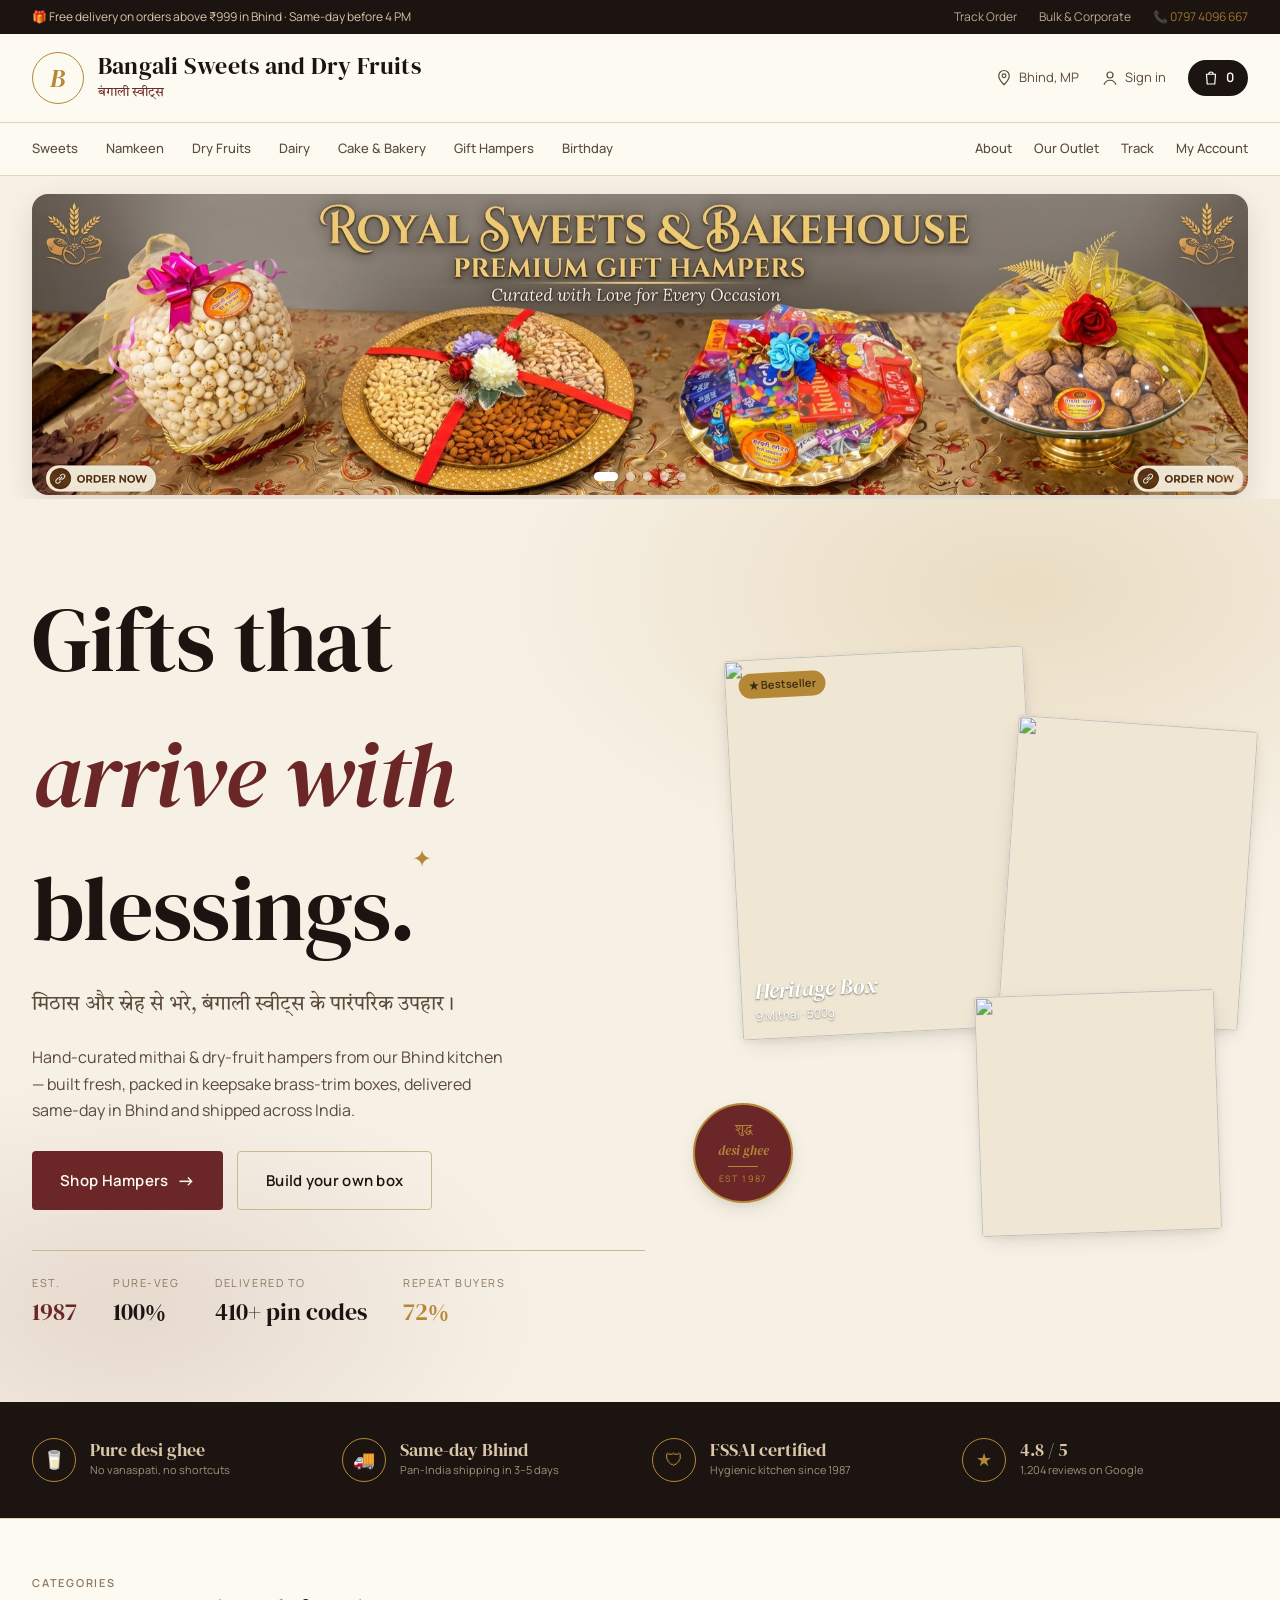
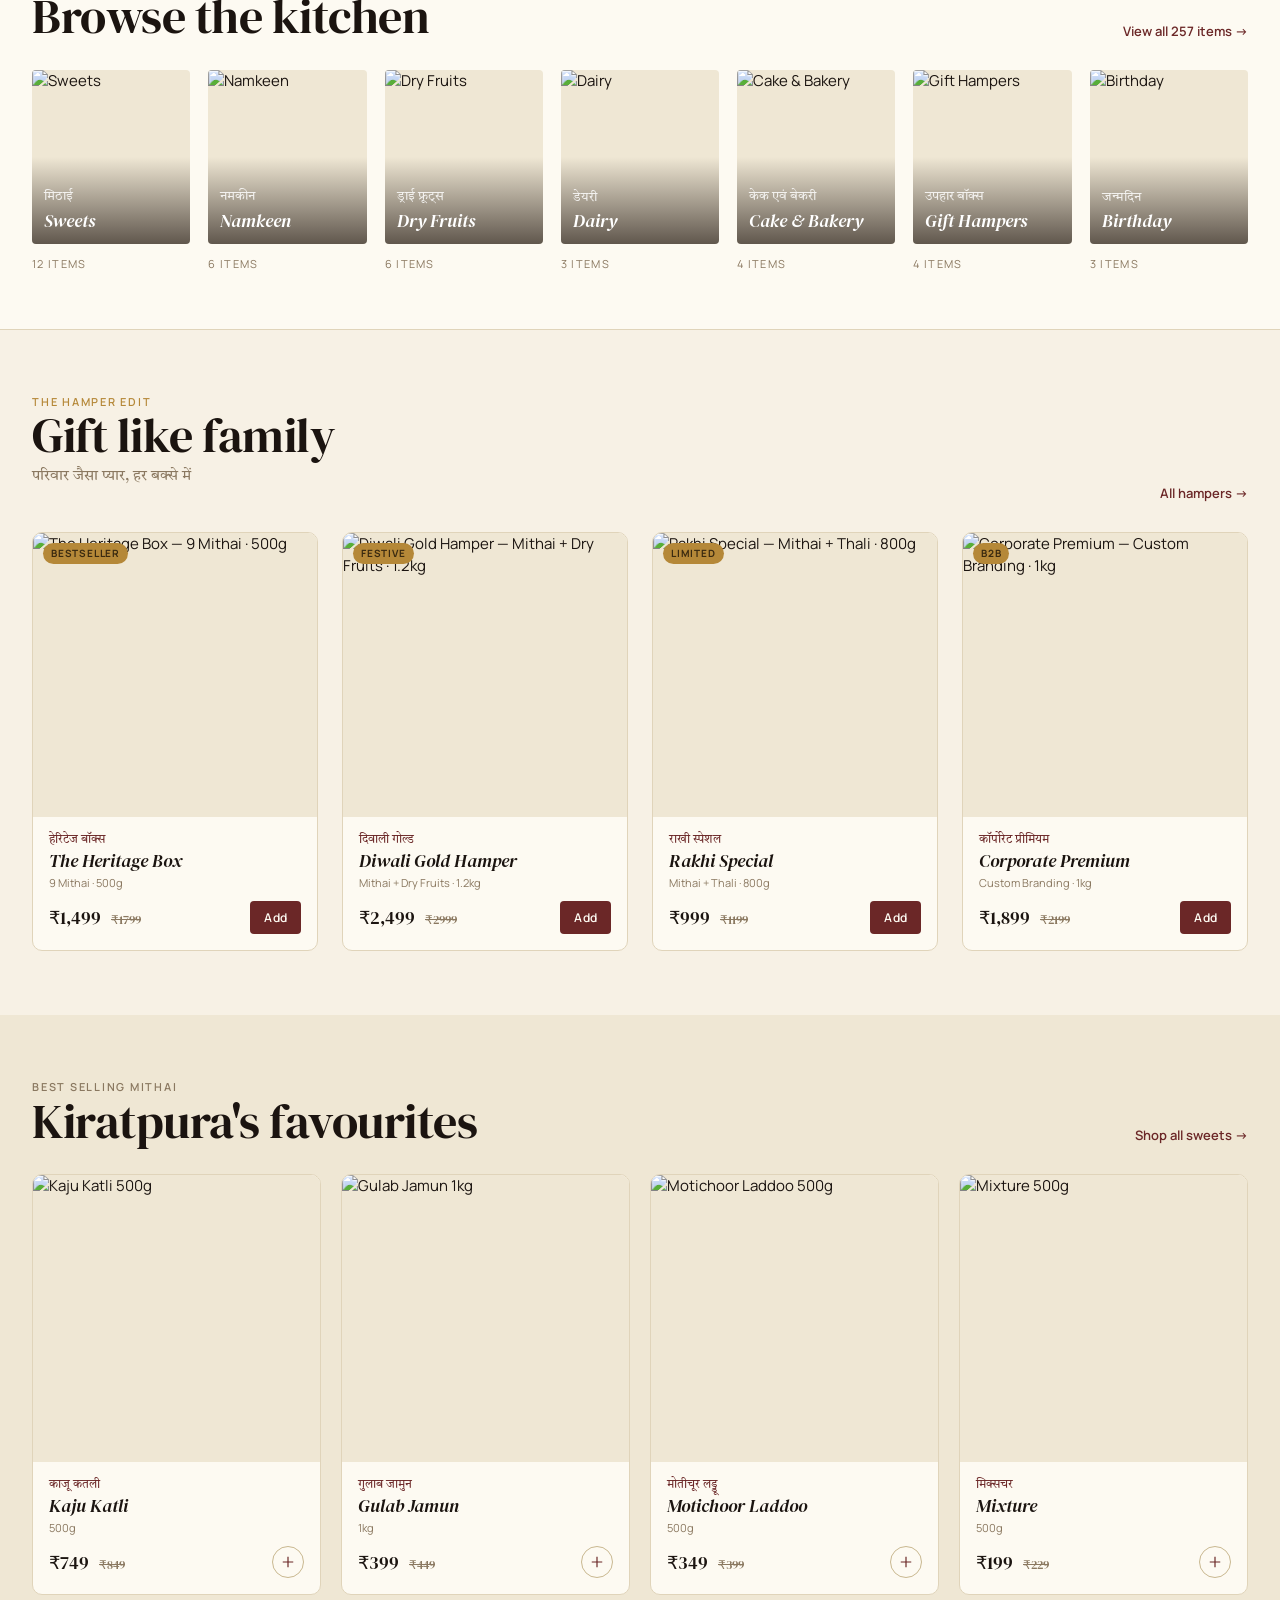
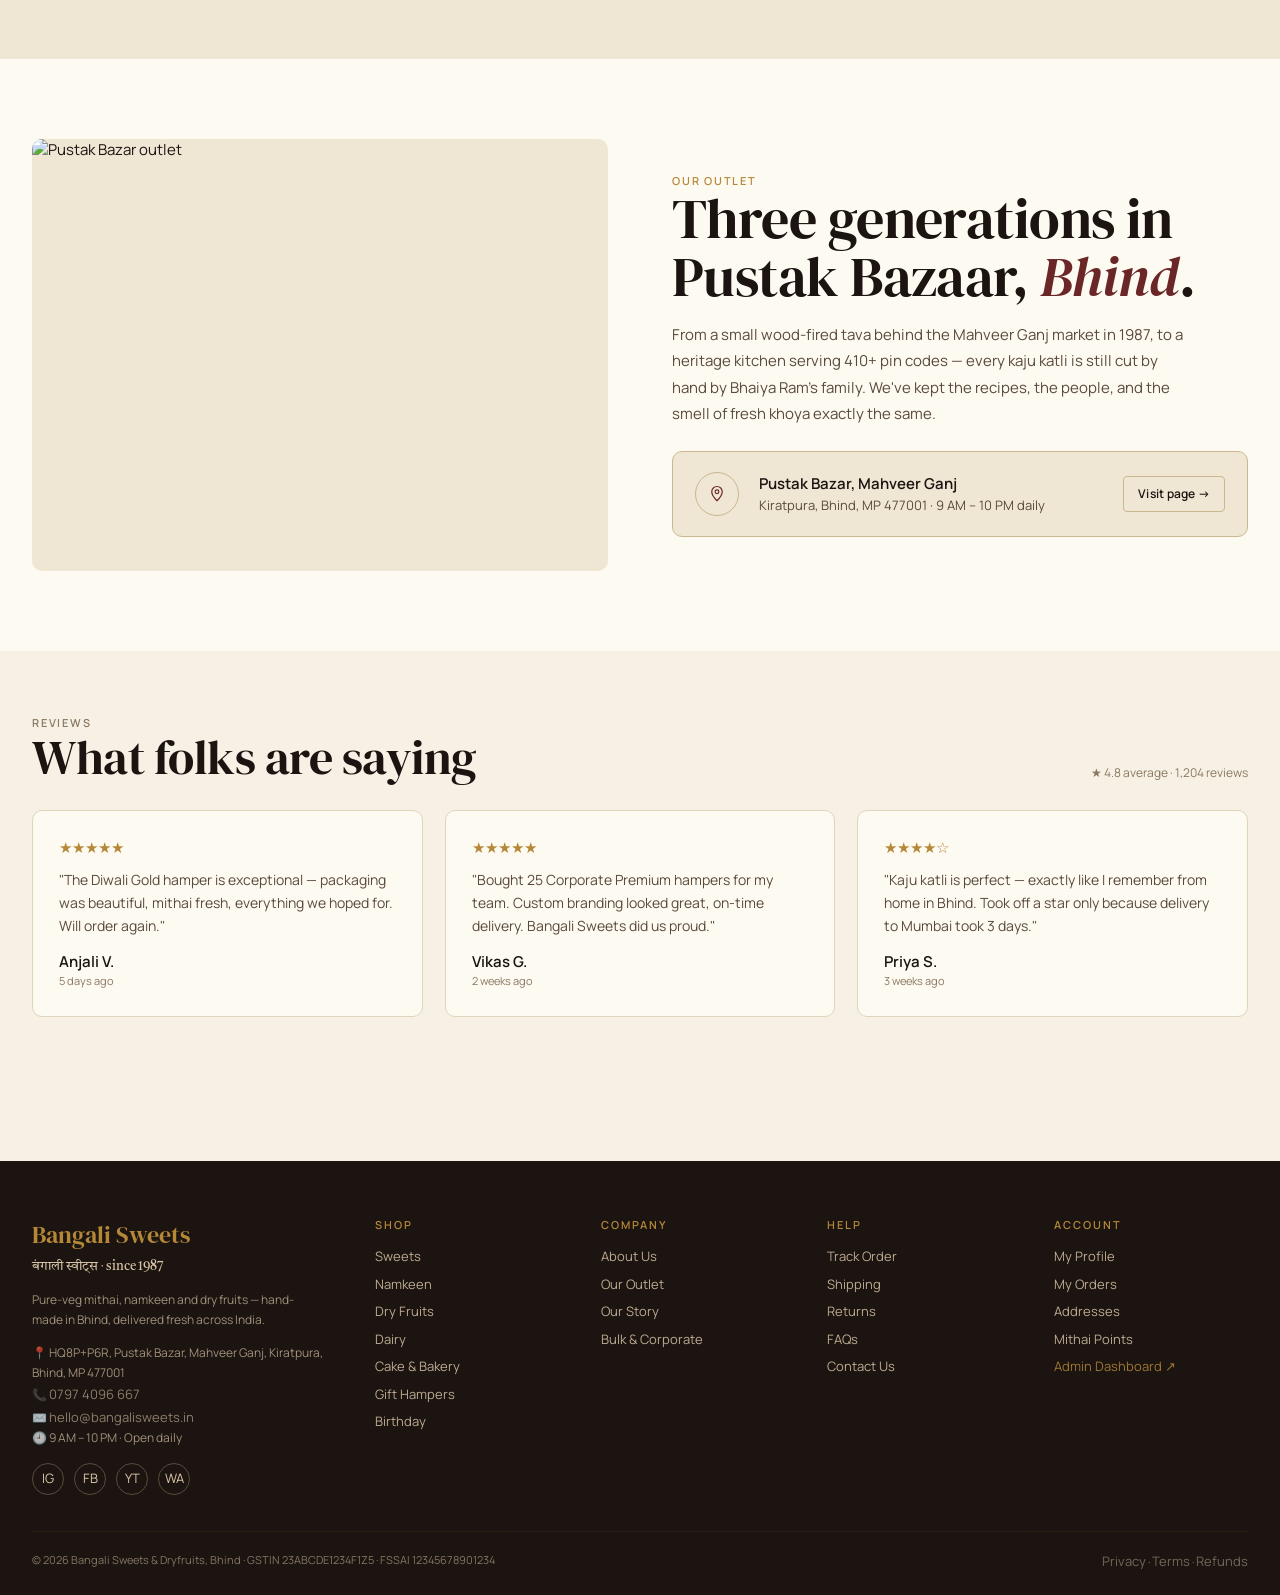
==== commit 5957adec: "in dev" ====
--- a/index.html
+++ b/index.html
@@ -245,17 +245,129 @@
       .story-section { padding: 48px 16px; }
       .collage { height: 360px; }
     }
+
+    /* ============ BANNER SLIDER ============ */
+    .banner-slider {
+      position: relative;
+      max-width: 1320px;
+      margin: 18px auto 4px;
+      padding: 0 32px;
+    }
+    .bs-viewport {
+      position: relative;
+      overflow: hidden;
+      border-radius: 16px;
+      box-shadow: 0 10px 30px rgba(0,0,0,.12);
+      background: var(--paper, #faf7f2);
+      /* Banners are 4128×1024 (~4:1); reserve the space so there is no layout shift. */
+      aspect-ratio: 4128 / 1024;
+    }
+    .bs-track {
+      display: flex;
+      height: 100%;
+      transition: transform .7s cubic-bezier(.22,.61,.36,1);
+      will-change: transform;
+    }
+    .bs-slide {
+      flex: 0 0 100%;
+      height: 100%;
+      display: block;
+    }
+    .bs-slide img {
+      width: 100%;
+      height: 100%;
+      object-fit: cover;   /* ratio matches the container, so nothing is cropped */
+      display: block;
+    }
+    .bs-arrow {
+      position: absolute;
+      top: 50%;
+      transform: translateY(-50%);
+      width: 40px;
+      height: 40px;
+      border-radius: 50%;
+      border: none;
+      background: rgba(255,255,255,.82);
+      color: #2a1a12;
+      font-size: 22px;
+      line-height: 1;
+      cursor: pointer;
+      display: flex;
+      align-items: center;
+      justify-content: center;
+      box-shadow: 0 2px 10px rgba(0,0,0,.18);
+      opacity: 0;
+      transition: opacity .25s, background .2s;
+      z-index: 2;
+    }
+    .banner-slider:hover .bs-arrow { opacity: 1; }
+    .bs-arrow:hover { background: #fff; }
+    .bs-prev { left: 44px; }
+    .bs-next { right: 44px; }
+    .bs-dots {
+      position: absolute;
+      left: 0; right: 0; bottom: 14px;
+      display: flex;
+      justify-content: center;
+      gap: 8px;
+      z-index: 2;
+    }
+    .bs-dot {
+      width: 9px; height: 9px;
+      border-radius: 50%;
+      border: none;
+      padding: 0;
+      background: rgba(255,255,255,.55);
+      cursor: pointer;
+      transition: background .25s, width .25s;
+    }
+    .bs-dot.active {
+      width: 24px;
+      border-radius: 5px;
+      background: #fff;
+    }
+    @media (max-width: 980px) {
+      .banner-slider { padding: 0 24px; }
+      .bs-prev { left: 32px; }
+      .bs-next { right: 32px; }
+    }
+    @media (max-width: 540px) {
+      /* Full-bleed strip on phones; arrows hidden (swipe instead). */
+      .banner-slider { padding: 0; margin: 0 0 4px; }
+      .bs-viewport { border-radius: 0; box-shadow: none; }
+      .bs-arrow { display: none; }
+      .bs-dots { bottom: 8px; }
+    }
+    @media (prefers-reduced-motion: reduce) {
+      .bs-track { transition: none; }
+    }
   </style>
 </head>
 <body>
   <header id="site-header" role="banner"></header>
 
   <main>
+    <!-- BANNER SLIDER -->
+    <section class="banner-slider" aria-label="Featured offers" aria-roledescription="carousel">
+      <div class="bs-viewport">
+        <div class="bs-track" id="bs-track">
+          <a class="bs-slide" href="category.html?slug=hampers"><img src="assets/Images/web/a.jpg" alt="Royal Sweets & Bakehouse — Premium Gift Hampers" fetchpriority="high" decoding="async"/></a>
+          <a class="bs-slide" href="category.html?slug=sweets"><img src="assets/Images/web/b.jpg" alt="Featured offer" loading="lazy" decoding="async"/></a>
+          <a class="bs-slide" href="category.html?slug=dryfruits"><img src="assets/Images/web/c.jpg" alt="Featured offer" loading="lazy" decoding="async"/></a>
+          <a class="bs-slide" href="category.html?slug=bakery"><img src="assets/Images/web/d.jpg" alt="Featured offer" loading="lazy" decoding="async"/></a>
+          <a class="bs-slide" href="category.html?slug=hampers"><img src="assets/Images/web/e.jpg" alt="Featured offer" loading="lazy" decoding="async"/></a>
+        </div>
+      </div>
+      <button class="bs-arrow bs-prev" type="button" aria-label="Previous banner">&#8249;</button>
+      <button class="bs-arrow bs-next" type="button" aria-label="Next banner">&#8250;</button>
+      <div class="bs-dots" id="bs-dots" role="tablist" aria-label="Choose banner"></div>
+    </section>
+
     <!-- HERO -->
     <section class="hero warm-grad" aria-labelledby="hero-title">
       <div class="grid">
         <div>
-          <div class="eyebrow" style="color: var(--gold)">Festive Edit · Diwali 2026</div>
+<!--          <div class="eyebrow" style="color: var(&#45;&#45;gold)">Festive Edit · Diwali 2026</div>-->
           <h1 class="disp" id="hero-title">
             Gifts that<br/>
             <span class="alt">arrive with</span><br/>
@@ -402,6 +514,66 @@
   <script src="assets/env.js"></script>  <script src="assets/api.js"></script>
   <script>
     BB_APP.mount({ nav: null });
+
+    // ============ BANNER SLIDER ============
+    (function initBannerSlider() {
+      const track = document.getElementById("bs-track");
+      const dotsWrap = document.getElementById("bs-dots");
+      if (!track) return;
+      const slides = Array.from(track.children);
+      const n = slides.length;
+      if (n <= 1) { if (dotsWrap) dotsWrap.style.display = "none"; return; }
+
+      let i = 0;
+      let timer = null;
+      const DELAY = 4000;
+      const reduceMotion = window.matchMedia("(prefers-reduced-motion: reduce)").matches;
+
+      // Dots
+      const dots = slides.map((_, idx) => {
+        const b = document.createElement("button");
+        b.className = "bs-dot" + (idx === 0 ? " active" : "");
+        b.type = "button";
+        b.setAttribute("role", "tab");
+        b.setAttribute("aria-label", "Banner " + (idx + 1));
+        b.addEventListener("click", () => { go(idx); restart(); });
+        dotsWrap.appendChild(b);
+        return b;
+      });
+
+      function go(next) {
+        i = (next + n) % n;
+        track.style.transform = `translateX(-${i * 100}%)`;
+        dots.forEach((d, idx) => d.classList.toggle("active", idx === i));
+      }
+      const next = () => go(i + 1);
+      const prev = () => go(i - 1);
+
+      function start() { if (!reduceMotion) timer = setInterval(next, DELAY); }
+      function stop()  { clearInterval(timer); timer = null; }
+      function restart() { stop(); start(); }
+
+      document.querySelector(".bs-next").addEventListener("click", () => { next(); restart(); });
+      document.querySelector(".bs-prev").addEventListener("click", () => { prev(); restart(); });
+
+      // Pause on hover (desktop) and when the tab is hidden.
+      const slider = document.querySelector(".banner-slider");
+      slider.addEventListener("mouseenter", stop);
+      slider.addEventListener("mouseleave", start);
+      document.addEventListener("visibilitychange", () => document.hidden ? stop() : start());
+
+      // Touch swipe (mobile).
+      let x0 = null;
+      track.addEventListener("touchstart", e => { x0 = e.touches[0].clientX; stop(); }, { passive: true });
+      track.addEventListener("touchend", e => {
+        if (x0 === null) return;
+        const dx = e.changedTouches[0].clientX - x0;
+        if (Math.abs(dx) > 40) (dx < 0 ? next() : prev());
+        x0 = null; start();
+      });
+
+      start();
+    })();
 
     function renderHome() {
       // Categories
--- a/assets/site.css
+++ b/assets/site.css
@@ -558,6 +558,13 @@
   transition: opacity .28s ease, visibility .28s ease;
 }
 .bb-loader.is-on { opacity: 1; visibility: visible; }
+/* Opaque variant — fully hides the page (and any dummy fallback data) during the
+   initial catalogue load, until live API data arrives. */
+.bb-loader--solid {
+  background: var(--bg);
+  -webkit-backdrop-filter: none;
+  backdrop-filter: none;
+}
 .bb-loader__card {
   display: flex;
   flex-direction: column;
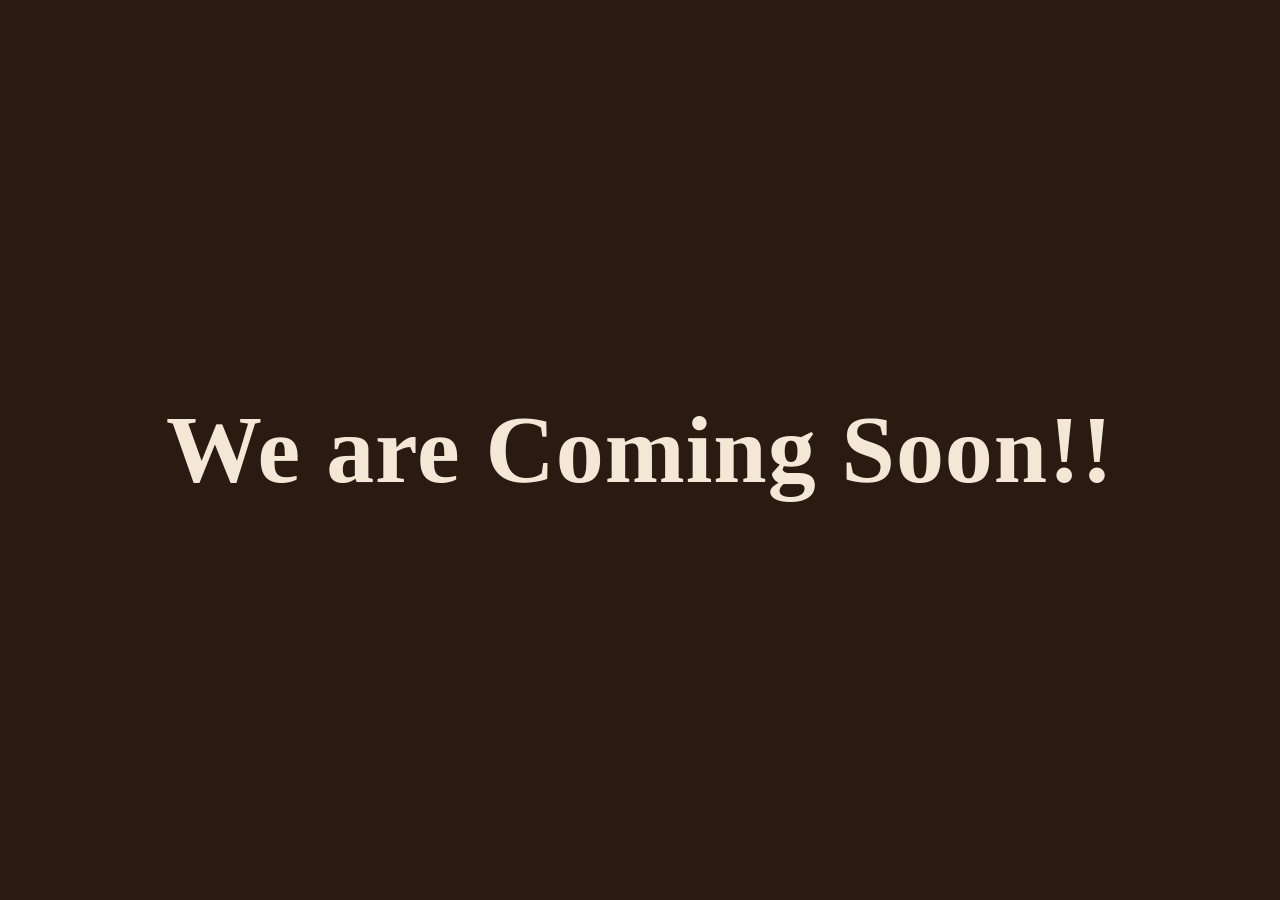
==== commit 212b5c75: "in dev" ====
--- a/index.html
+++ b/index.html
@@ -3,6 +3,17 @@
 <head>
   <meta charset="utf-8"/>
   <meta name="viewport" content="width=device-width, initial-scale=1"/>
+  <!-- Pre-launch gate: the site is hidden behind a "Coming Soon" page. Only an admin
+       who opened it via "View site" in the dashboard (which sets bb_site_preview) gets
+       through; everyone else is redirected. Runs first so no content flashes. -->
+  <script>
+    (function () {
+      try {
+        if (localStorage.getItem("bb_site_preview") === "1") return;  // admin preview — allow
+      } catch (e) {}
+      location.replace("/coming_soon");
+    })();
+  </script>
   <title>Bangali Sweets &amp; Dryfruits, Bhind — Hand-made Mithai, Namkeen &amp; Gift Hampers since 1987</title>
   <meta name="description" content="Order hand-made mithai, namkeen, dry fruits and gift hampers from Bhind's favourite sweet shop since 1987. Pure desi ghee, same-day Bhind delivery, pan-India shipping. Diwali, Rakhi and corporate hampers available."/>
   <meta name="keywords" content="bangali sweets, bhind sweet shop, mithai online bhind, gift hampers, diwali hampers, kaju katli online, dry fruits, namkeen, pustak bazar bhind"/>
@@ -148,7 +159,7 @@
 
     /* Trust strip */
     .trust-strip {
-      padding: 36px 32px;
+      padding: 15px 32px;
       background: var(--ink);
       color: #dac6a8;
     }
@@ -272,6 +283,11 @@
       flex: 0 0 100%;
       height: 100%;
       display: block;
+    }
+    .bs-slide picture {
+      display: block;
+      width: 100%;
+      height: 100%;
     }
     .bs-slide img {
       width: 100%;
@@ -334,7 +350,8 @@
     @media (max-width: 540px) {
       /* Full-bleed strip on phones; arrows hidden (swipe instead). */
       .banner-slider { padding: 0; margin: 0 0 4px; }
-      .bs-viewport { border-radius: 0; box-shadow: none; }
+      /* Mobile banners (assets/Images/mob) are 2912×1440 (~2:1) — taller than desktop. */
+      .bs-viewport { border-radius: 0; box-shadow: none; aspect-ratio: 2912 / 1440; }
       .bs-arrow { display: none; }
       .bs-dots { bottom: 8px; }
     }
@@ -351,11 +368,11 @@
     <section class="banner-slider" aria-label="Featured offers" aria-roledescription="carousel">
       <div class="bs-viewport">
         <div class="bs-track" id="bs-track">
-          <a class="bs-slide" href="category.html?slug=hampers"><img src="assets/Images/web/a.jpg" alt="Royal Sweets & Bakehouse — Premium Gift Hampers" fetchpriority="high" decoding="async"/></a>
-          <a class="bs-slide" href="category.html?slug=sweets"><img src="assets/Images/web/b.jpg" alt="Featured offer" loading="lazy" decoding="async"/></a>
-          <a class="bs-slide" href="category.html?slug=dryfruits"><img src="assets/Images/web/c.jpg" alt="Featured offer" loading="lazy" decoding="async"/></a>
-          <a class="bs-slide" href="category.html?slug=bakery"><img src="assets/Images/web/d.jpg" alt="Featured offer" loading="lazy" decoding="async"/></a>
-          <a class="bs-slide" href="category.html?slug=hampers"><img src="assets/Images/web/e.jpg" alt="Featured offer" loading="lazy" decoding="async"/></a>
+          <a class="bs-slide" href="category.html?slug=hampers"><picture><source media="(max-width: 540px)" srcset="assets/Images/mob/web/a.jpg"/><img src="assets/Images/web/a.jpg" alt="Royal Sweets & Bakehouse — Premium Gift Hampers" fetchpriority="high" decoding="async"/></picture></a>
+          <a class="bs-slide" href="category.html?slug=sweets"><picture><source media="(max-width: 540px)" srcset="assets/Images/mob/web/b.jpg"/><img src="assets/Images/web/b.jpg" alt="Featured offer" loading="lazy" decoding="async"/></picture></a>
+          <a class="bs-slide" href="category.html?slug=dryfruits"><picture><source media="(max-width: 540px)" srcset="assets/Images/mob/web/c.jpg"/><img src="assets/Images/web/c.jpg" alt="Featured offer" loading="lazy" decoding="async"/></picture></a>
+          <a class="bs-slide" href="category.html?slug=bakery"><picture><source media="(max-width: 540px)" srcset="assets/Images/mob/web/d.jpg"/><img src="assets/Images/web/d.jpg" alt="Featured offer" loading="lazy" decoding="async"/></picture></a>
+          <a class="bs-slide" href="category.html?slug=hampers"><picture><source media="(max-width: 540px)" srcset="assets/Images/mob/web/e.jpg"/><img src="assets/Images/web/e.jpg" alt="Featured offer" loading="lazy" decoding="async"/></picture></a>
         </div>
       </div>
       <button class="bs-arrow bs-prev" type="button" aria-label="Previous banner">&#8249;</button>
@@ -379,12 +396,6 @@
             <a class="btn btn-lg" href="category.html?slug=hampers">Shop Hampers <span style="font-size:18px">→</span></a>
             <a class="btn btn-ghost btn-lg" href="collections.html">Build your own box</a>
           </div>
-          <div class="stats">
-            <div><div class="lbl">Est.</div><div class="v accent">1987</div></div>
-            <div><div class="lbl">Pure-veg</div><div class="v">100%</div></div>
-            <div><div class="lbl">Delivered to</div><div class="v">410+ pin codes</div></div>
-            <div><div class="lbl">Repeat buyers</div><div class="v gold">72%</div></div>
-          </div>
         </div>
 
         <div class="collage" aria-hidden="true">
@@ -428,7 +439,7 @@
         <div class="section-head">
           <div>
             <div class="eyebrow">Categories</div>
-            <h2 class="h2 disp" id="cat-title">Browse the kitchen</h2>
+            <h2 class="h2 disp" id="cat-title">Browse the Legacy</h2>
           </div>
           <a href="collections.html" class="more">View all 257 items →</a>
         </div>
